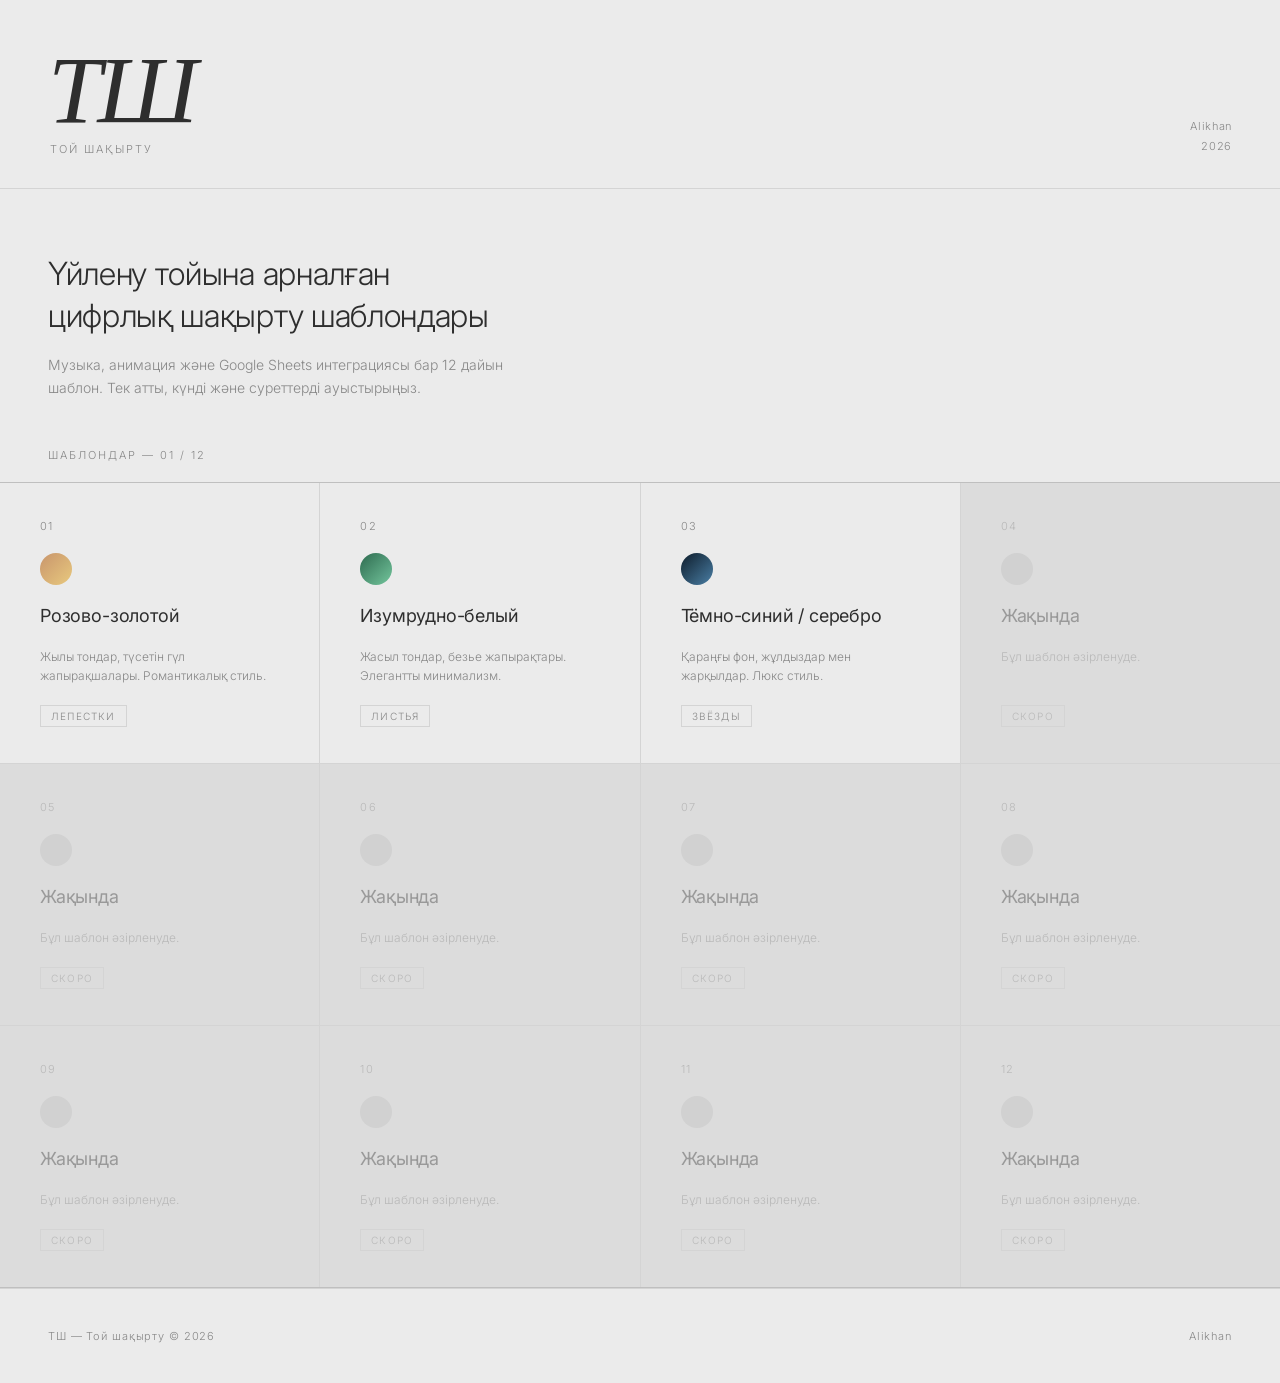
==== index.html @ b0f876e9 "hd" ====
<!DOCTYPE html>
<html lang="kk">
<head>
<meta charset="UTF-8">
<meta name="viewport" content="width=device-width, initial-scale=1.0">
<title>ТШ — Той шақырту шаблондары</title>
<style>
  @import url('https://fonts.googleapis.com/css2?family=Inter:wght@300;400&display=swap');

  *, *::before, *::after { box-sizing: border-box; margin: 0; padding: 0; }

  :root {
    --bg:   #ebebeb;
    --ink:  #2e2e2e;
    --mid:  #888;
    --line: rgba(46,46,46,0.12);
  }

  html { font-size: 16px; }

  body {
    background: var(--bg);
    color: var(--ink);
    font-family: 'Inter', system-ui, sans-serif;
    font-weight: 300;
    min-height: 100vh;
  }

  /* ── HEADER ── */
  header {
    display: flex;
    align-items: flex-end;
    justify-content: space-between;
    padding: 48px 48px 32px;
    border-bottom: 1px solid var(--line);
  }

  .logo {
    display: flex;
    flex-direction: column;
    gap: 2px;
  }

  .logo-mark {
    font-size: clamp(52px, 10vw, 96px);
    font-weight: 400;
    line-height: 0.9;
    letter-spacing: -0.04em;
    color: var(--ink);
    font-family: 'Georgia', 'Times New Roman', serif;
    font-style: italic;
    user-select: none;
  }

  .logo-sub {
    font-size: 11px;
    letter-spacing: 0.18em;
    text-transform: uppercase;
    color: var(--mid);
    padding-left: 2px;
    margin-top: 6px;
  }

  .header-meta {
    text-align: right;
    font-size: 11px;
    color: var(--mid);
    letter-spacing: 0.06em;
    line-height: 1.8;
  }

  /* ── INTRO ── */
  .intro {
    padding: 64px 48px 48px;
    max-width: 560px;
  }

  .intro h1 {
    font-size: clamp(22px, 4vw, 32px);
    font-weight: 300;
    line-height: 1.3;
    letter-spacing: -0.01em;
    margin-bottom: 16px;
  }

  .intro p {
    font-size: 14px;
    color: var(--mid);
    line-height: 1.7;
  }

  /* ── GRID ── */
  .grid-label {
    padding: 0 48px 20px;
    font-size: 11px;
    letter-spacing: 0.18em;
    text-transform: uppercase;
    color: var(--mid);
  }

  .grid {
    display: grid;
    grid-template-columns: repeat(auto-fill, minmax(280px, 1fr));
    gap: 1px;
    background: var(--line);
    border-top: 1px solid var(--line);
    border-bottom: 1px solid var(--line);
  }

  .card {
    background: var(--bg);
    padding: 36px 40px;
    display: flex;
    flex-direction: column;
    gap: 20px;
    text-decoration: none;
    color: inherit;
    transition: background 0.2s;
    position: relative;
    overflow: hidden;
  }

  .card:hover { background: #e2e2e2; }
  .card:hover .card-arrow { opacity: 1; transform: translate(0, 0); }

  .card-num {
    font-size: 11px;
    letter-spacing: 0.12em;
    color: var(--mid);
  }

  .card-swatch {
    width: 32px;
    height: 32px;
    border-radius: 50%;
    flex-shrink: 0;
  }

  .card-title {
    font-size: 18px;
    font-weight: 400;
    letter-spacing: -0.01em;
    line-height: 1.2;
  }

  .card-desc {
    font-size: 12px;
    color: var(--mid);
    line-height: 1.6;
    flex: 1;
  }

  .card-tag {
    display: inline-block;
    font-size: 10px;
    letter-spacing: 0.12em;
    text-transform: uppercase;
    border: 1px solid var(--line);
    padding: 4px 10px;
    color: var(--mid);
    align-self: flex-start;
  }

  .card-arrow {
    position: absolute;
    top: 36px;
    right: 36px;
    font-size: 18px;
    opacity: 0;
    transform: translate(-4px, 4px);
    transition: opacity 0.2s, transform 0.2s;
    color: var(--ink);
  }

  .card.empty {
    pointer-events: none;
    opacity: 0.35;
  }
  .card.empty .card-tag { border-color: var(--line); color: var(--mid); }

  /* ── FOOTER ── */
  footer {
    padding: 40px 48px;
    display: flex;
    align-items: center;
    justify-content: space-between;
    border-top: 1px solid var(--line);
  }

  footer span {
    font-size: 11px;
    color: var(--mid);
    letter-spacing: 0.08em;
  }

  /* ── MOBILE ── */
  @media (max-width: 600px) {
    header, .intro, .grid-label, footer { padding-left: 24px; padding-right: 24px; }
    .card { padding: 28px 24px; }
    .card-arrow { top: 28px; right: 24px; }
  }
</style>
</head>
<body>

<header>
  <div class="logo">
    <div class="logo-mark">ТШ</div>
    <div class="logo-sub">Той шақырту</div>
  </div>
  <div class="header-meta">
    Alikhan<br>
    2026
  </div>
</header>

<div class="intro">
  <h1>Үйлену тойына арналған цифрлық шақырту шаблондары</h1>
  <p>Музыка, анимация және Google Sheets интеграциясы бар 12 дайын шаблон. Тек атты, күнді және суреттерді ауыстырыңыз.</p>
</div>

<div class="grid-label">Шаблондар — 01 / 12</div>

<div class="grid">

  <a class="card" href="Sample1/index.html">
    <span class="card-num">01</span>
    <div class="card-swatch" style="background: linear-gradient(135deg,#c8956c,#e8c97e)"></div>
    <div class="card-title">Розово-золотой</div>
    <div class="card-desc">Жылы тондар, түсетін гүл жапырақшалары. Романтикалық стиль.</div>
    <span class="card-tag">Лепестки</span>
    <span class="card-arrow">↗</span>
  </a>

  <a class="card" href="Sample2/index.html">
    <span class="card-num">02</span>
    <div class="card-swatch" style="background: linear-gradient(135deg,#2d6a4f,#74c69d)"></div>
    <div class="card-title">Изумрудно-белый</div>
    <div class="card-desc">Жасыл тондар, безье жапырақтары. Элегантты минимализм.</div>
    <span class="card-tag">Листья</span>
    <span class="card-arrow">↗</span>
  </a>

  <a class="card" href="Sample3/index.html">
    <span class="card-num">03</span>
    <div class="card-swatch" style="background: linear-gradient(135deg,#0d1b2a,#4a7fa5)"></div>
    <div class="card-title">Тёмно-синий / серебро</div>
    <div class="card-desc">Қараңғы фон, жұлдыздар мен жарқылдар. Люкс стиль.</div>
    <span class="card-tag">Звёзды</span>
    <span class="card-arrow">↗</span>
  </a>

  <a class="card empty" href="Sample4/index.html">
    <span class="card-num">04</span>
    <div class="card-swatch" style="background: #ccc"></div>
    <div class="card-title">Жақында</div>
    <div class="card-desc">Бұл шаблон әзірленуде.</div>
    <span class="card-tag">Скоро</span>
  </a>

  <a class="card empty" href="Sample5/index.html">
    <span class="card-num">05</span>
    <div class="card-swatch" style="background: #ccc"></div>
    <div class="card-title">Жақында</div>
    <div class="card-desc">Бұл шаблон әзірленуде.</div>
    <span class="card-tag">Скоро</span>
  </a>

  <a class="card empty" href="Sample6/index.html">
    <span class="card-num">06</span>
    <div class="card-swatch" style="background: #ccc"></div>
    <div class="card-title">Жақында</div>
    <div class="card-desc">Бұл шаблон әзірленуде.</div>
    <span class="card-tag">Скоро</span>
  </a>

  <a class="card empty" href="Sample7/index.html">
    <span class="card-num">07</span>
    <div class="card-swatch" style="background: #ccc"></div>
    <div class="card-title">Жақында</div>
    <div class="card-desc">Бұл шаблон әзірленуде.</div>
    <span class="card-tag">Скоро</span>
  </a>

  <a class="card empty" href="Sample8/index.html">
    <span class="card-num">08</span>
    <div class="card-swatch" style="background: #ccc"></div>
    <div class="card-title">Жақында</div>
    <div class="card-desc">Бұл шаблон әзірленуде.</div>
    <span class="card-tag">Скоро</span>
  </a>

  <a class="card empty" href="Sample9/index.html">
    <span class="card-num">09</span>
    <div class="card-swatch" style="background: #ccc"></div>
    <div class="card-title">Жақында</div>
    <div class="card-desc">Бұл шаблон әзірленуде.</div>
    <span class="card-tag">Скоро</span>
  </a>

  <a class="card empty" href="Sample10/index.html">
    <span class="card-num">10</span>
    <div class="card-swatch" style="background: #ccc"></div>
    <div class="card-title">Жақында</div>
    <div class="card-desc">Бұл шаблон әзірленуде.</div>
    <span class="card-tag">Скоро</span>
  </a>

  <a class="card empty" href="Sample11/index.html">
    <span class="card-num">11</span>
    <div class="card-swatch" style="background: #ccc"></div>
    <div class="card-title">Жақында</div>
    <div class="card-desc">Бұл шаблон әзірленуде.</div>
    <span class="card-tag">Скоро</span>
  </a>

  <a class="card empty" href="Sample12/index.html">
    <span class="card-num">12</span>
    <div class="card-swatch" style="background: #ccc"></div>
    <div class="card-title">Жақында</div>
    <div class="card-desc">Бұл шаблон әзірленуде.</div>
    <span class="card-tag">Скоро</span>
  </a>

</div>

<footer>
  <span>ТШ — Той шақырту © 2026</span>
  <span>Alikhan</span>
</footer>

</body>
</html>
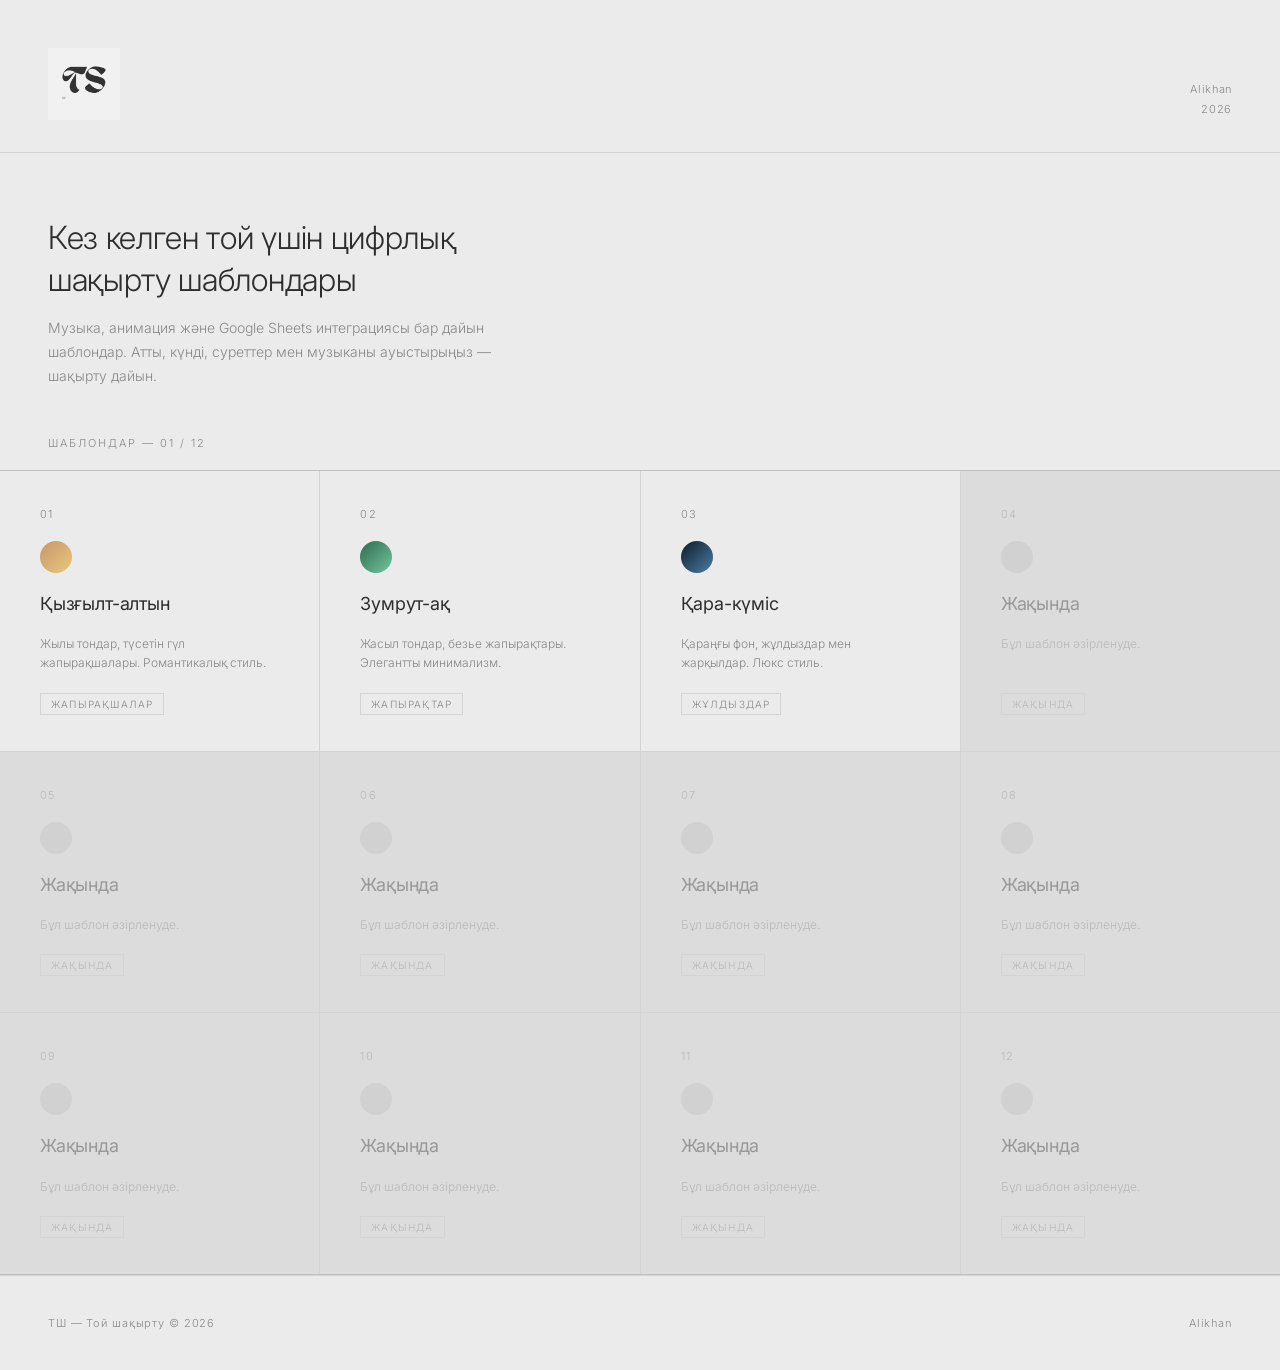
==== commit 4dfa867d: "feat: universal templates, tou.png logo, Kazakh UI, demo names/dates" ====
--- a/index.html
+++ b/index.html
@@ -26,7 +26,6 @@
     min-height: 100vh;
   }
 
-  /* ── HEADER ── */
   header {
     display: flex;
     align-items: flex-end;
@@ -35,30 +34,9 @@
     border-bottom: 1px solid var(--line);
   }
 
-  .logo {
-    display: flex;
-    flex-direction: column;
-    gap: 2px;
-  }
-
-  .logo-mark {
-    font-size: clamp(52px, 10vw, 96px);
-    font-weight: 400;
-    line-height: 0.9;
-    letter-spacing: -0.04em;
-    color: var(--ink);
-    font-family: 'Georgia', 'Times New Roman', serif;
-    font-style: italic;
-    user-select: none;
-  }
-
-  .logo-sub {
-    font-size: 11px;
-    letter-spacing: 0.18em;
-    text-transform: uppercase;
-    color: var(--mid);
-    padding-left: 2px;
-    margin-top: 6px;
+  .logo img {
+    height: 72px;
+    display: block;
   }
 
   .header-meta {
@@ -69,7 +47,6 @@
     line-height: 1.8;
   }
 
-  /* ── INTRO ── */
   .intro {
     padding: 64px 48px 48px;
     max-width: 560px;
@@ -89,7 +66,6 @@
     line-height: 1.7;
   }
 
-  /* ── GRID ── */
   .grid-label {
     padding: 0 48px 20px;
     font-size: 11px;
@@ -176,9 +152,7 @@
     pointer-events: none;
     opacity: 0.35;
   }
-  .card.empty .card-tag { border-color: var(--line); color: var(--mid); }
-
-  /* ── FOOTER ── */
+
   footer {
     padding: 40px 48px;
     display: flex;
@@ -193,11 +167,11 @@
     letter-spacing: 0.08em;
   }
 
-  /* ── MOBILE ── */
   @media (max-width: 600px) {
     header, .intro, .grid-label, footer { padding-left: 24px; padding-right: 24px; }
     .card { padding: 28px 24px; }
     .card-arrow { top: 28px; right: 24px; }
+    .logo img { height: 52px; }
   }
 </style>
 </head>
@@ -205,8 +179,7 @@
 
 <header>
   <div class="logo">
-    <div class="logo-mark">ТШ</div>
-    <div class="logo-sub">Той шақырту</div>
+    <img src="tou.png" alt="ТШ — Той шақырту">
   </div>
   <div class="header-meta">
     Alikhan<br>
@@ -215,111 +188,111 @@
 </header>
 
 <div class="intro">
-  <h1>Үйлену тойына арналған цифрлық шақырту шаблондары</h1>
-  <p>Музыка, анимация және Google Sheets интеграциясы бар 12 дайын шаблон. Тек атты, күнді және суреттерді ауыстырыңыз.</p>
+  <h1>Кез келген той үшін цифрлық шақырту шаблондары</h1>
+  <p>Музыка, анимация және Google Sheets интеграциясы бар дайын шаблондар. Атты, күнді, суреттер мен музыканы ауыстырыңыз — шақырту дайын.</p>
 </div>
 
 <div class="grid-label">Шаблондар — 01 / 12</div>
 
 <div class="grid">
 
-  <a class="card" href="Sample1/index.html">
+  <a class="card" href="Samples/Sample1/index.html">
     <span class="card-num">01</span>
     <div class="card-swatch" style="background: linear-gradient(135deg,#c8956c,#e8c97e)"></div>
-    <div class="card-title">Розово-золотой</div>
+    <div class="card-title">Қызғылт-алтын</div>
     <div class="card-desc">Жылы тондар, түсетін гүл жапырақшалары. Романтикалық стиль.</div>
-    <span class="card-tag">Лепестки</span>
+    <span class="card-tag">Жапырақшалар</span>
     <span class="card-arrow">↗</span>
   </a>
 
-  <a class="card" href="Sample2/index.html">
+  <a class="card" href="Samples/Sample2/index.html">
     <span class="card-num">02</span>
     <div class="card-swatch" style="background: linear-gradient(135deg,#2d6a4f,#74c69d)"></div>
-    <div class="card-title">Изумрудно-белый</div>
+    <div class="card-title">Зумрут-ақ</div>
     <div class="card-desc">Жасыл тондар, безье жапырақтары. Элегантты минимализм.</div>
-    <span class="card-tag">Листья</span>
+    <span class="card-tag">Жапырақтар</span>
     <span class="card-arrow">↗</span>
   </a>
 
-  <a class="card" href="Sample3/index.html">
+  <a class="card" href="Samples/Sample3/index.html">
     <span class="card-num">03</span>
     <div class="card-swatch" style="background: linear-gradient(135deg,#0d1b2a,#4a7fa5)"></div>
-    <div class="card-title">Тёмно-синий / серебро</div>
+    <div class="card-title">Қара-күміс</div>
     <div class="card-desc">Қараңғы фон, жұлдыздар мен жарқылдар. Люкс стиль.</div>
-    <span class="card-tag">Звёзды</span>
+    <span class="card-tag">Жұлдыздар</span>
     <span class="card-arrow">↗</span>
   </a>
 
-  <a class="card empty" href="Sample4/index.html">
+  <a class="card empty" href="Samples/Sample4/index.html">
     <span class="card-num">04</span>
     <div class="card-swatch" style="background: #ccc"></div>
     <div class="card-title">Жақында</div>
     <div class="card-desc">Бұл шаблон әзірленуде.</div>
-    <span class="card-tag">Скоро</span>
-  </a>
-
-  <a class="card empty" href="Sample5/index.html">
+    <span class="card-tag">Жақында</span>
+  </a>
+
+  <a class="card empty" href="Samples/Sample5/index.html">
     <span class="card-num">05</span>
     <div class="card-swatch" style="background: #ccc"></div>
     <div class="card-title">Жақында</div>
     <div class="card-desc">Бұл шаблон әзірленуде.</div>
-    <span class="card-tag">Скоро</span>
-  </a>
-
-  <a class="card empty" href="Sample6/index.html">
+    <span class="card-tag">Жақында</span>
+  </a>
+
+  <a class="card empty" href="Samples/Sample6/index.html">
     <span class="card-num">06</span>
     <div class="card-swatch" style="background: #ccc"></div>
     <div class="card-title">Жақында</div>
     <div class="card-desc">Бұл шаблон әзірленуде.</div>
-    <span class="card-tag">Скоро</span>
-  </a>
-
-  <a class="card empty" href="Sample7/index.html">
+    <span class="card-tag">Жақында</span>
+  </a>
+
+  <a class="card empty" href="Samples/Sample7/index.html">
     <span class="card-num">07</span>
     <div class="card-swatch" style="background: #ccc"></div>
     <div class="card-title">Жақында</div>
     <div class="card-desc">Бұл шаблон әзірленуде.</div>
-    <span class="card-tag">Скоро</span>
-  </a>
-
-  <a class="card empty" href="Sample8/index.html">
+    <span class="card-tag">Жақында</span>
+  </a>
+
+  <a class="card empty" href="Samples/Sample8/index.html">
     <span class="card-num">08</span>
     <div class="card-swatch" style="background: #ccc"></div>
     <div class="card-title">Жақында</div>
     <div class="card-desc">Бұл шаблон әзірленуде.</div>
-    <span class="card-tag">Скоро</span>
-  </a>
-
-  <a class="card empty" href="Sample9/index.html">
+    <span class="card-tag">Жақында</span>
+  </a>
+
+  <a class="card empty" href="Samples/Sample9/index.html">
     <span class="card-num">09</span>
     <div class="card-swatch" style="background: #ccc"></div>
     <div class="card-title">Жақында</div>
     <div class="card-desc">Бұл шаблон әзірленуде.</div>
-    <span class="card-tag">Скоро</span>
-  </a>
-
-  <a class="card empty" href="Sample10/index.html">
+    <span class="card-tag">Жақында</span>
+  </a>
+
+  <a class="card empty" href="Samples/Sample10/index.html">
     <span class="card-num">10</span>
     <div class="card-swatch" style="background: #ccc"></div>
     <div class="card-title">Жақында</div>
     <div class="card-desc">Бұл шаблон әзірленуде.</div>
-    <span class="card-tag">Скоро</span>
-  </a>
-
-  <a class="card empty" href="Sample11/index.html">
+    <span class="card-tag">Жақында</span>
+  </a>
+
+  <a class="card empty" href="Samples/Sample11/index.html">
     <span class="card-num">11</span>
     <div class="card-swatch" style="background: #ccc"></div>
     <div class="card-title">Жақында</div>
     <div class="card-desc">Бұл шаблон әзірленуде.</div>
-    <span class="card-tag">Скоро</span>
-  </a>
-
-  <a class="card empty" href="Sample12/index.html">
+    <span class="card-tag">Жақында</span>
+  </a>
+
+  <a class="card empty" href="Samples/Sample12/index.html">
     <span class="card-num">12</span>
     <div class="card-swatch" style="background: #ccc"></div>
     <div class="card-title">Жақында</div>
     <div class="card-desc">Бұл шаблон әзірленуде.</div>
-    <span class="card-tag">Скоро</span>
+    <span class="card-tag">Жақында</span>
   </a>
 
 </div>
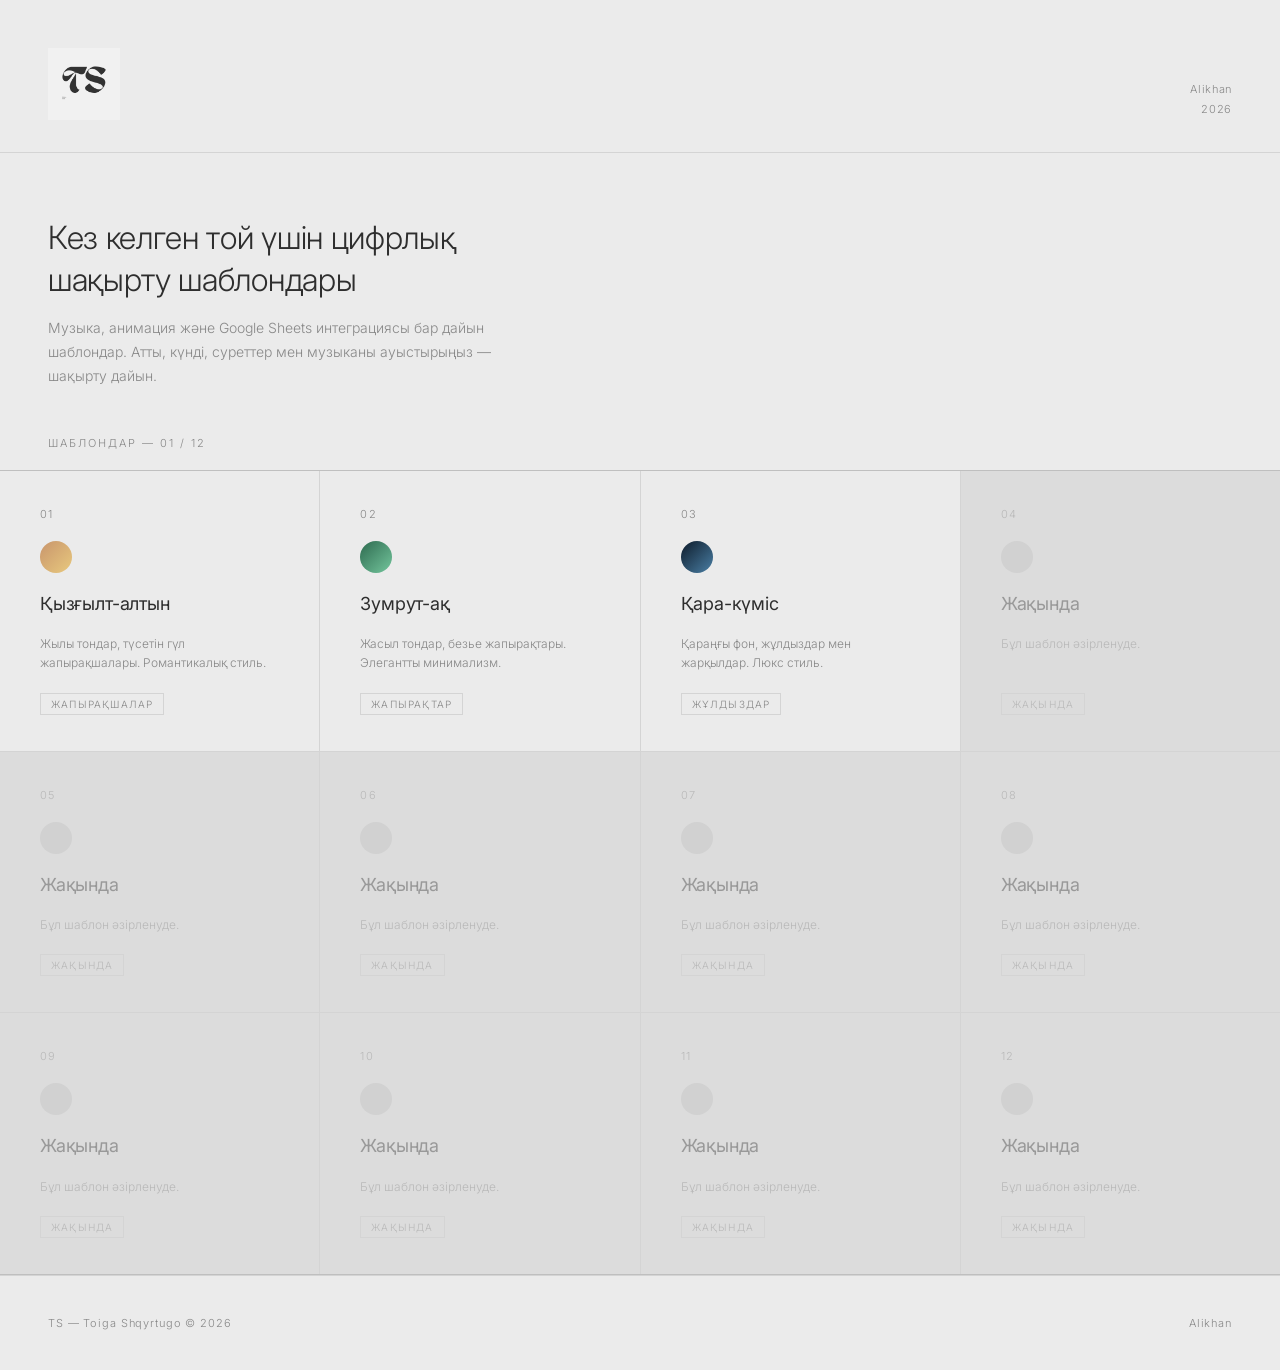
==== commit 7f3cd488: "version 2" ====
--- a/index.html
+++ b/index.html
@@ -3,7 +3,7 @@
 <head>
 <meta charset="UTF-8">
 <meta name="viewport" content="width=device-width, initial-scale=1.0">
-<title>ТШ — Той шақырту шаблондары</title>
+<title>TS — Toiga Shaqyrtugo</title>
 <style>
   @import url('https://fonts.googleapis.com/css2?family=Inter:wght@300;400&display=swap');
 
@@ -298,7 +298,7 @@
 </div>
 
 <footer>
-  <span>ТШ — Той шақырту © 2026</span>
+  <span>TS — Toiga Shqyrtugo © 2026</span>
   <span>Alikhan</span>
 </footer>
 
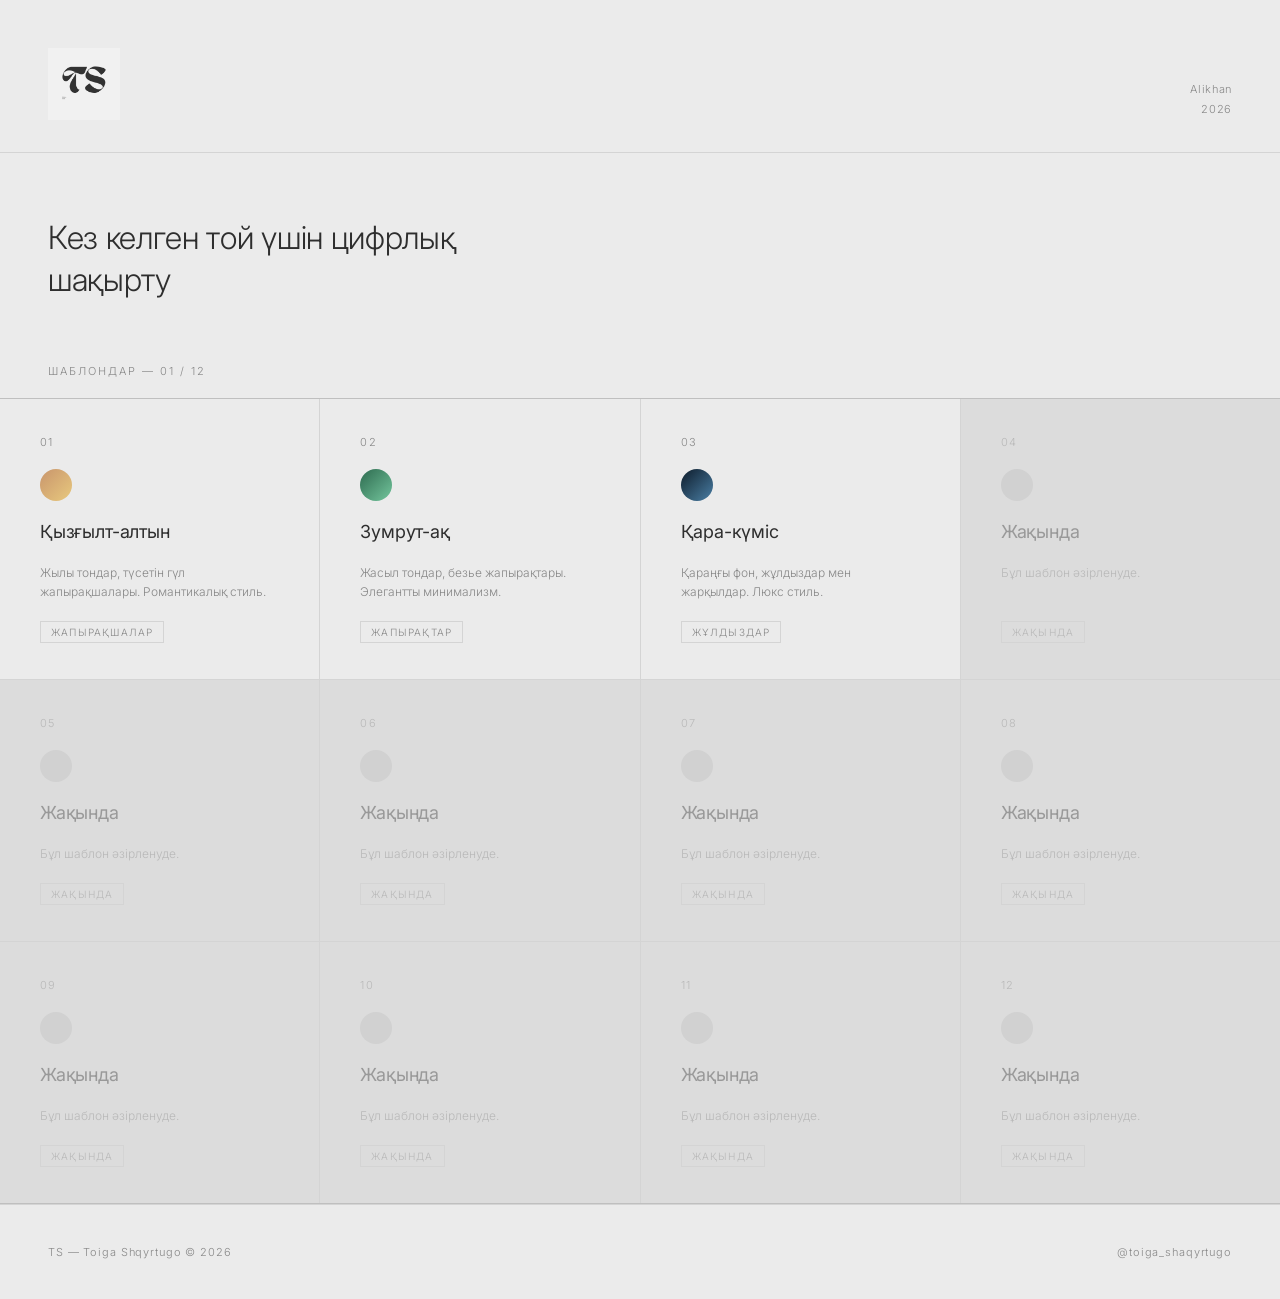
==== commit c63737bb: "feat: add Instagram link to footer" ====
--- a/index.html
+++ b/index.html
@@ -179,7 +179,7 @@
 
 <header>
   <div class="logo">
-    <img src="tou.png" alt="ТШ — Той шақырту">
+    <img src="tou.png" alt="TS — Toiga Shaqyrtugo">
   </div>
   <div class="header-meta">
     Alikhan<br>
@@ -188,8 +188,7 @@
 </header>
 
 <div class="intro">
-  <h1>Кез келген той үшін цифрлық шақырту шаблондары</h1>
-  <p>Музыка, анимация және Google Sheets интеграциясы бар дайын шаблондар. Атты, күнді, суреттер мен музыканы ауыстырыңыз — шақырту дайын.</p>
+  <h1>Кез келген той үшін цифрлық шақырту</h1>
 </div>
 
 <div class="grid-label">Шаблондар — 01 / 12</div>
@@ -299,7 +298,7 @@
 
 <footer>
   <span>TS — Toiga Shqyrtugo © 2026</span>
-  <span>Alikhan</span>
+  <a href="https://www.instagram.com/toiga_shaqyrtugo/" target="_blank" style="font-size:11px;color:var(--mid);letter-spacing:0.08em;text-decoration:none;">@toiga_shaqyrtugo</a>
 </footer>
 
 </body>
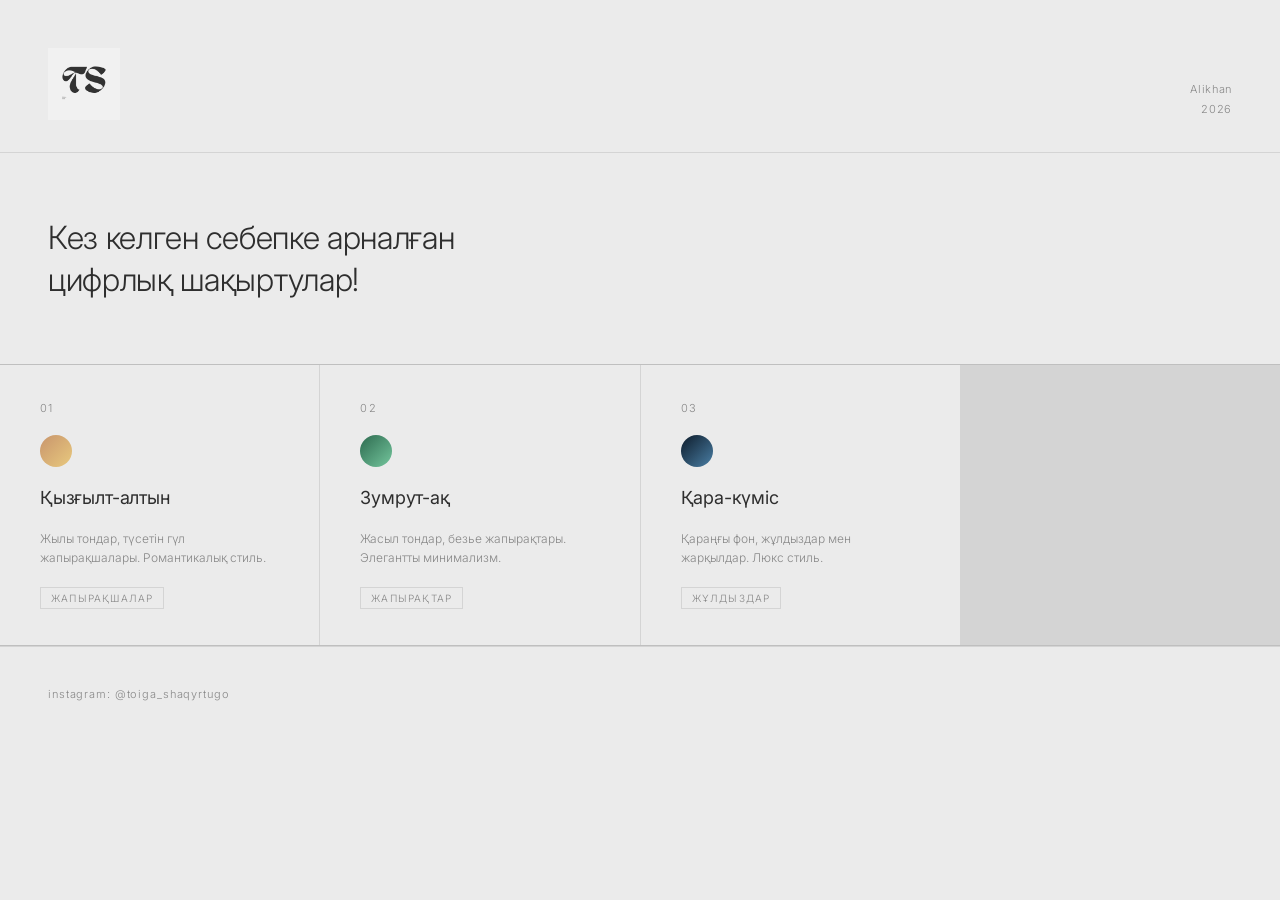
==== commit 3634ebe5: "adsadas" ====
--- a/index.html
+++ b/index.html
@@ -188,10 +188,8 @@
 </header>
 
 <div class="intro">
-  <h1>Кез келген той үшін цифрлық шақырту</h1>
+  <h1>Кез келген себепке арналған цифрлық шақыртулар!</h1>
 </div>
-
-<div class="grid-label">Шаблондар — 01 / 12</div>
 
 <div class="grid">
 
@@ -222,83 +220,10 @@
     <span class="card-arrow">↗</span>
   </a>
 
-  <a class="card empty" href="Samples/Sample4/index.html">
-    <span class="card-num">04</span>
-    <div class="card-swatch" style="background: #ccc"></div>
-    <div class="card-title">Жақында</div>
-    <div class="card-desc">Бұл шаблон әзірленуде.</div>
-    <span class="card-tag">Жақында</span>
-  </a>
-
-  <a class="card empty" href="Samples/Sample5/index.html">
-    <span class="card-num">05</span>
-    <div class="card-swatch" style="background: #ccc"></div>
-    <div class="card-title">Жақында</div>
-    <div class="card-desc">Бұл шаблон әзірленуде.</div>
-    <span class="card-tag">Жақында</span>
-  </a>
-
-  <a class="card empty" href="Samples/Sample6/index.html">
-    <span class="card-num">06</span>
-    <div class="card-swatch" style="background: #ccc"></div>
-    <div class="card-title">Жақында</div>
-    <div class="card-desc">Бұл шаблон әзірленуде.</div>
-    <span class="card-tag">Жақында</span>
-  </a>
-
-  <a class="card empty" href="Samples/Sample7/index.html">
-    <span class="card-num">07</span>
-    <div class="card-swatch" style="background: #ccc"></div>
-    <div class="card-title">Жақында</div>
-    <div class="card-desc">Бұл шаблон әзірленуде.</div>
-    <span class="card-tag">Жақында</span>
-  </a>
-
-  <a class="card empty" href="Samples/Sample8/index.html">
-    <span class="card-num">08</span>
-    <div class="card-swatch" style="background: #ccc"></div>
-    <div class="card-title">Жақында</div>
-    <div class="card-desc">Бұл шаблон әзірленуде.</div>
-    <span class="card-tag">Жақында</span>
-  </a>
-
-  <a class="card empty" href="Samples/Sample9/index.html">
-    <span class="card-num">09</span>
-    <div class="card-swatch" style="background: #ccc"></div>
-    <div class="card-title">Жақында</div>
-    <div class="card-desc">Бұл шаблон әзірленуде.</div>
-    <span class="card-tag">Жақында</span>
-  </a>
-
-  <a class="card empty" href="Samples/Sample10/index.html">
-    <span class="card-num">10</span>
-    <div class="card-swatch" style="background: #ccc"></div>
-    <div class="card-title">Жақында</div>
-    <div class="card-desc">Бұл шаблон әзірленуде.</div>
-    <span class="card-tag">Жақында</span>
-  </a>
-
-  <a class="card empty" href="Samples/Sample11/index.html">
-    <span class="card-num">11</span>
-    <div class="card-swatch" style="background: #ccc"></div>
-    <div class="card-title">Жақында</div>
-    <div class="card-desc">Бұл шаблон әзірленуде.</div>
-    <span class="card-tag">Жақында</span>
-  </a>
-
-  <a class="card empty" href="Samples/Sample12/index.html">
-    <span class="card-num">12</span>
-    <div class="card-swatch" style="background: #ccc"></div>
-    <div class="card-title">Жақында</div>
-    <div class="card-desc">Бұл шаблон әзірленуде.</div>
-    <span class="card-tag">Жақында</span>
-  </a>
-
 </div>
 
 <footer>
-  <span>TS — Toiga Shqyrtugo © 2026</span>
-  <a href="https://www.instagram.com/toiga_shaqyrtugo/" target="_blank" style="font-size:11px;color:var(--mid);letter-spacing:0.08em;text-decoration:none;">@toiga_shaqyrtugo</a>
+  <a href="https://www.instagram.com/toiga_shaqyrtugo/" target="_blank" style="font-size:11px;color:var(--mid);letter-spacing:0.08em;text-decoration:none;">instagram: @toiga_shaqyrtugo</a>
 </footer>
 
 </body>
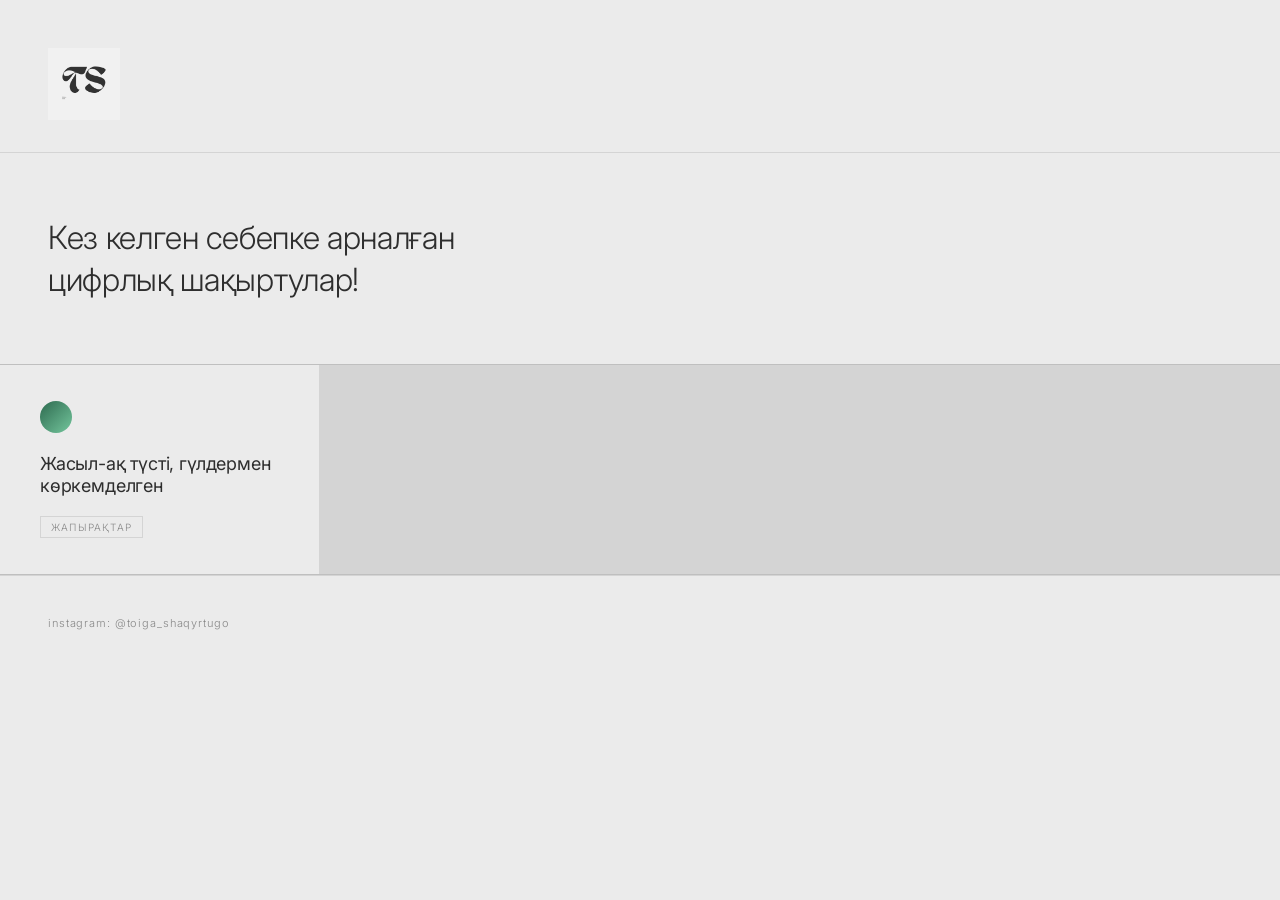
==== commit b6402e6e: "add bugs" ====
--- a/index.html
+++ b/index.html
@@ -181,10 +181,6 @@
   <div class="logo">
     <img src="tou.png" alt="TS — Toiga Shaqyrtugo">
   </div>
-  <div class="header-meta">
-    Alikhan<br>
-    2026
-  </div>
 </header>
 
 <div class="intro">
@@ -193,32 +189,13 @@
 
 <div class="grid">
 
-  <a class="card" href="Samples/Sample1/index.html">
-    <span class="card-num">01</span>
-    <div class="card-swatch" style="background: linear-gradient(135deg,#c8956c,#e8c97e)"></div>
-    <div class="card-title">Қызғылт-алтын</div>
-    <div class="card-desc">Жылы тондар, түсетін гүл жапырақшалары. Романтикалық стиль.</div>
-    <span class="card-tag">Жапырақшалар</span>
-    <span class="card-arrow">↗</span>
-  </a>
-
   <a class="card" href="Samples/Sample2/index.html">
-    <span class="card-num">02</span>
     <div class="card-swatch" style="background: linear-gradient(135deg,#2d6a4f,#74c69d)"></div>
-    <div class="card-title">Зумрут-ақ</div>
-    <div class="card-desc">Жасыл тондар, безье жапырақтары. Элегантты минимализм.</div>
+    <div class="card-title">Жасыл-ақ түсті, гүлдермен көркемделген</div>
     <span class="card-tag">Жапырақтар</span>
     <span class="card-arrow">↗</span>
   </a>
 
-  <a class="card" href="Samples/Sample3/index.html">
-    <span class="card-num">03</span>
-    <div class="card-swatch" style="background: linear-gradient(135deg,#0d1b2a,#4a7fa5)"></div>
-    <div class="card-title">Қара-күміс</div>
-    <div class="card-desc">Қараңғы фон, жұлдыздар мен жарқылдар. Люкс стиль.</div>
-    <span class="card-tag">Жұлдыздар</span>
-    <span class="card-arrow">↗</span>
-  </a>
 
 </div>
 
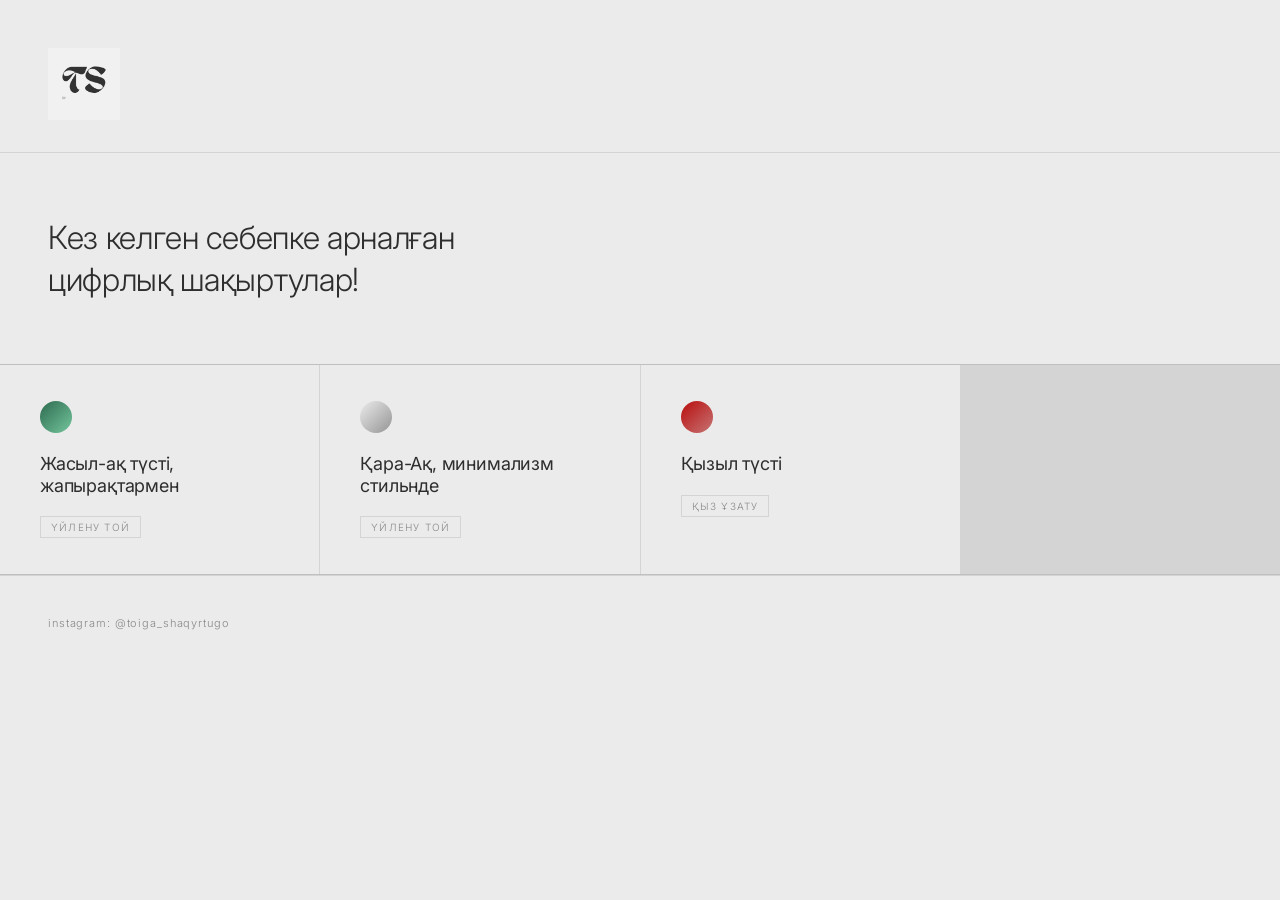
==== commit 2db0a915: "add samples" ====
--- a/index.html
+++ b/index.html
@@ -189,10 +189,24 @@
 
 <div class="grid">
 
+  <a class="card" href="Samples/Sample1/index.html">
+    <div class="card-swatch" style="background: linear-gradient(135deg,#2d6a4f,#74c69d)"></div>
+    <div class="card-title">Жасыл-ақ түсті, жапырақтармен</div>
+    <span class="card-tag">Үйлену Той</span>
+    <span class="card-arrow">↗</span>
+  </a>
+
   <a class="card" href="Samples/Sample2/index.html">
-    <div class="card-swatch" style="background: linear-gradient(135deg,#2d6a4f,#74c69d)"></div>
-    <div class="card-title">Жасыл-ақ түсті, гүлдермен көркемделген</div>
-    <span class="card-tag">Жапырақтар</span>
+    <div class="card-swatch" style="background: linear-gradient(135deg,#00000000,#949494)"></div>
+    <div class="card-title">Қара-Ақ, минимализм стильнде</div>
+    <span class="card-tag">Үйлену Той</span>
+    <span class="card-arrow">↗</span>
+  </a>
+
+  <a class="card" href="Samples/Sample3/index.html">
+    <div class="card-swatch" style="background: linear-gradient(135deg,#b90d0d,#c67474)"></div>
+    <div class="card-title">Қызыл түсті</div>
+    <span class="card-tag">Қыз Ұзату</span>
     <span class="card-arrow">↗</span>
   </a>
 
